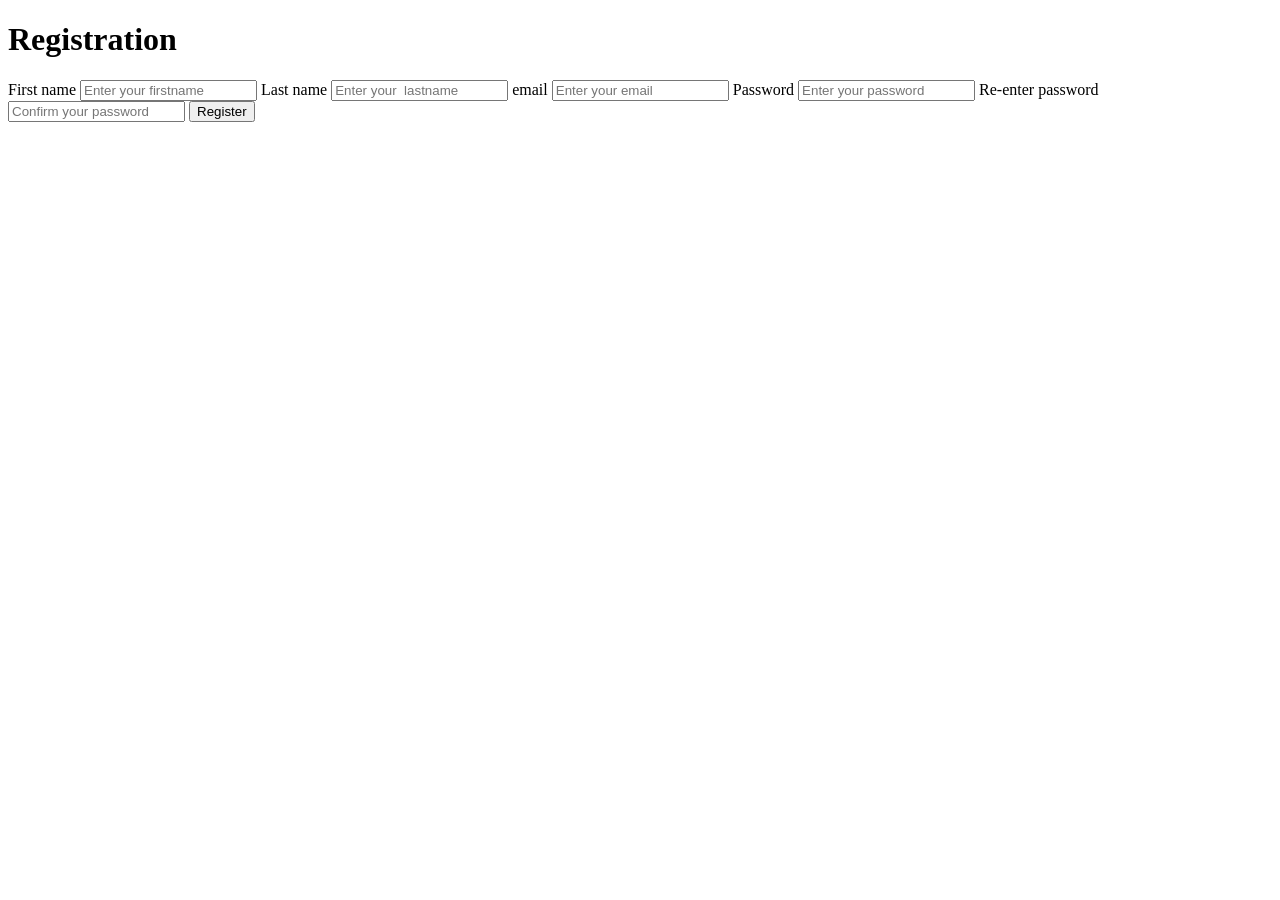
==== index.html @ 82caf587 "added validation logic for registration" ====
<!DOCTYPE html>
<html lang="en">
<head>
    <meta charset="UTF-8">
    <meta name="viewport" content="width=device-width, initial-scale=1.0">
    <title>Registration</title>
    <link rel="stylesheet" href="../CSS/reg.css">
</head>
<body>

    <h1>Registration</h1>
    <div class="regForm"> 
        <form id="regForm" method="GET" action="sign-in.html" onsubmit="return validateForm(event)" >

        <label>First name <input type="text" id="fname" name="firstname" placeholder="Enter your firstname"></label>
        <label>Last name <input type="text" id="lname" name="lastname" placeholder="Enter your  lastname"> </label>
        <label>email <input type="email" id="email" name="email" placeholder="Enter your email" ></label>
        <label>Password <input type="password" id="password" name="password" placeholder="Enter your password"></label>
        <label>Re-enter password <input type="password" id="confirm" name="password" placeholder="Confirm your password"></label>

        <button type="submit">Register</button>


    </form>
    </div>
   
    
    <script src="valForms.js"></script>
</body>
</html>
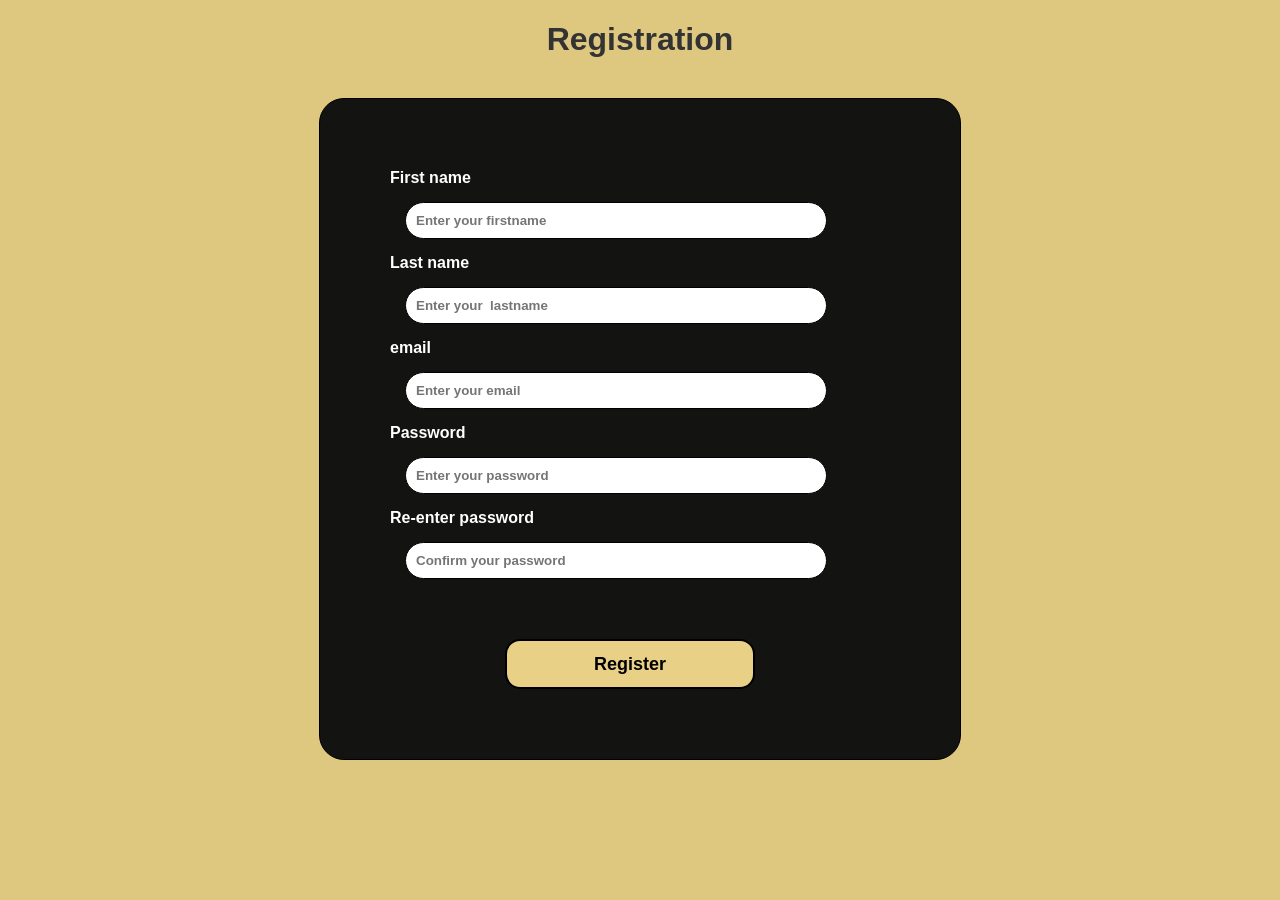
==== commit dd2af17e: "edit html file" ====
--- a/index.html
+++ b/index.html
@@ -4,7 +4,7 @@
     <meta charset="UTF-8">
     <meta name="viewport" content="width=device-width, initial-scale=1.0">
     <title>Registration</title>
-    <link rel="stylesheet" href="../CSS/reg.css">
+    <link rel="stylesheet" href="reg.css">
 </head>
 <body>
 
--- a/reg.css
+++ b/reg.css
@@ -0,0 +1,60 @@
+body{
+    background-color: rgb(222, 200, 128);
+    font-family: Arial, Helvetica, sans-serif;
+}
+h1 {
+  text-align: center;
+  margin-bottom: 20px;
+  color: #333;
+}
+.regForm{
+    background-color: rgb(19, 19, 18);
+    width: 500px;
+    margin: 0 auto ;
+    padding: 70px;
+    margin-top: 40px;
+    font-weight: bold;
+    border: 1px solid black;
+    border-radius: 25px;
+
+}
+
+input{
+    display: block;
+    padding: 10px;
+    margin: 15px;
+    width: 400px;
+    font-weight: bold;
+    border: 1px solid black;
+    border-radius: 25px;
+}
+.regForm label{
+  color: white;
+}
+
+input:focus {
+  outline: none;
+  border: 2px solid rgb(232, 209, 135);
+  box-shadow: 0 0 5px rgb(232, 209, 135);
+}
+
+
+button{
+    width: 50%;
+    height: 50px;
+    margin: 45px 0 0 115px;
+    background:rgb(232, 209, 135);
+    border: 2px solid black;
+    border-radius: 15px;
+    cursor: pointer;
+    font-size: large;
+    font-weight: bold;
+
+}
+
+
+button:hover {
+  background: rgb(243, 241, 235);
+  transform: scale(1.05);
+  transition: all 0.2s ease-in-out;
+}
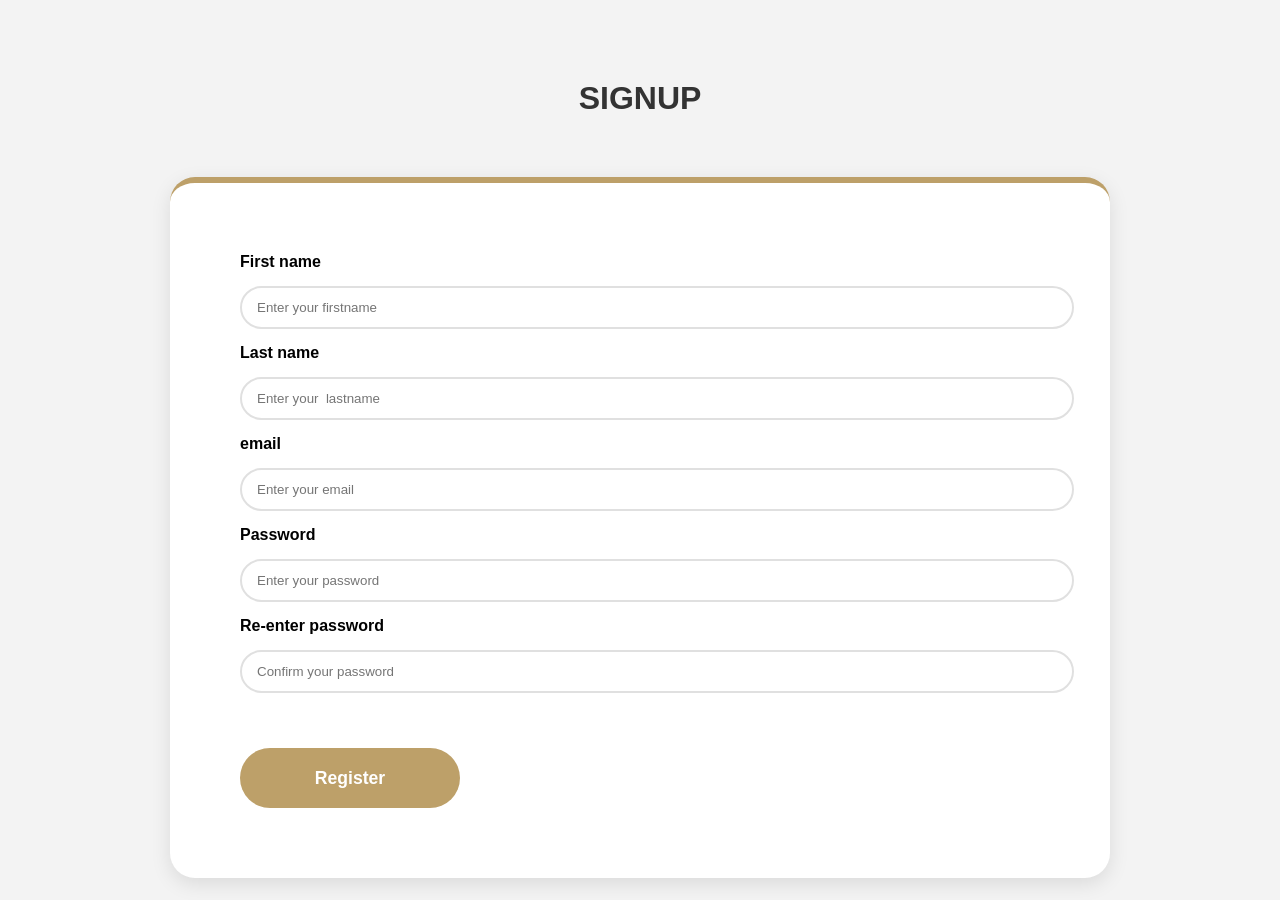
==== commit e8e47c51: "Feat/ enhance UI for registration and sign-in pages, update styles and structure, added home-page wi" ====
--- a/index.html
+++ b/index.html
@@ -7,8 +7,10 @@
     <link rel="stylesheet" href="reg.css">
 </head>
 <body>
-
-    <h1>Registration</h1>
+    <div class="header">
+        <h1>SIGNUP</h1>
+    </div>
+   
     <div class="regForm"> 
         <form id="regForm" method="GET" action="sign-in.html" onsubmit="return validateForm(event)" >
 
@@ -25,6 +27,6 @@
     </div>
    
     
-    <script src="valForms.js"></script>
+    <script src="valForm.js"></script>
 </body>
 </html>
--- a/reg.css
+++ b/reg.css
@@ -1,60 +1,64 @@
-body{
-    background-color: rgb(222, 200, 128);
-    font-family: Arial, Helvetica, sans-serif;
-}
-h1 {
-  text-align: center;
-  margin-bottom: 20px;
-  color: #333;
-}
-.regForm{
-    background-color: rgb(19, 19, 18);
-    width: 500px;
-    margin: 0 auto ;
-    padding: 70px;
-    margin-top: 40px;
-    font-weight: bold;
-    border: 1px solid black;
-    border-radius: 25px;
-
+body {
+  background-color: #f3f3f3; 
+  font-family: Arial, Helvetica, sans-serif;
+  margin: 0;
+  padding: 0;
 }
 
-input{
-    display: block;
-    padding: 10px;
-    margin: 15px;
-    width: 400px;
-    font-weight: bold;
-    border: 1px solid black;
-    border-radius: 25px;
+.header {
+  width: 400px;
+  margin: 60px auto 0;
+  padding: 10px;
+  text-align: center;
 }
-.regForm label{
-  color: white;
+
+.header h1 {
+  margin: 10px 0;
+  color: #333;
+  font-size: 2rem;
+}
+
+.regForm {
+  background-color: #ffffff; 
+  width: 800px;
+  margin: 40px auto 0;
+  padding: 70px;
+  border-radius: 25px;
+  font-weight: bold;
+  box-shadow: 0 6px 20px rgba(0, 0, 0, 0.1);
+  border-top: 6px solid #bda069; 
+}
+
+input {
+  display: block;
+  padding: 12px 15px;
+  margin: 15px 0;
+  width: 100%;
+  font-weight: 500;
+  border: 2px solid #e0e0e0;
+  border-radius: 25px;
 }
 
 input:focus {
   outline: none;
-  border: 2px solid rgb(232, 209, 135);
-  box-shadow: 0 0 5px rgb(232, 209, 135);
+  border: 2px solid #bda069;
+  box-shadow: 0 0 6px rgba(189, 160, 105, 0.5);
 }
 
-
-button{
-    width: 50%;
-    height: 50px;
-    margin: 45px 0 0 115px;
-    background:rgb(232, 209, 135);
-    border: 2px solid black;
-    border-radius: 15px;
-    cursor: pointer;
-    font-size: large;
-    font-weight: bold;
-
+button {
+  width: 220px;
+  height: 60px;
+  margin-top: 40px;
+  background: #bda069;
+  border: none;
+  border-radius: 30px;
+  cursor: pointer;
+  font-size: 1.1rem;
+  font-weight: bold;
+  color: #fff;
 }
 
-
 button:hover {
-  background: rgb(243, 241, 235);
-  transform: scale(1.05);
-  transition: all 0.2s ease-in-out;
-}+  background-color: #a78b5e;
+  transform: translateY(-2px);
+}
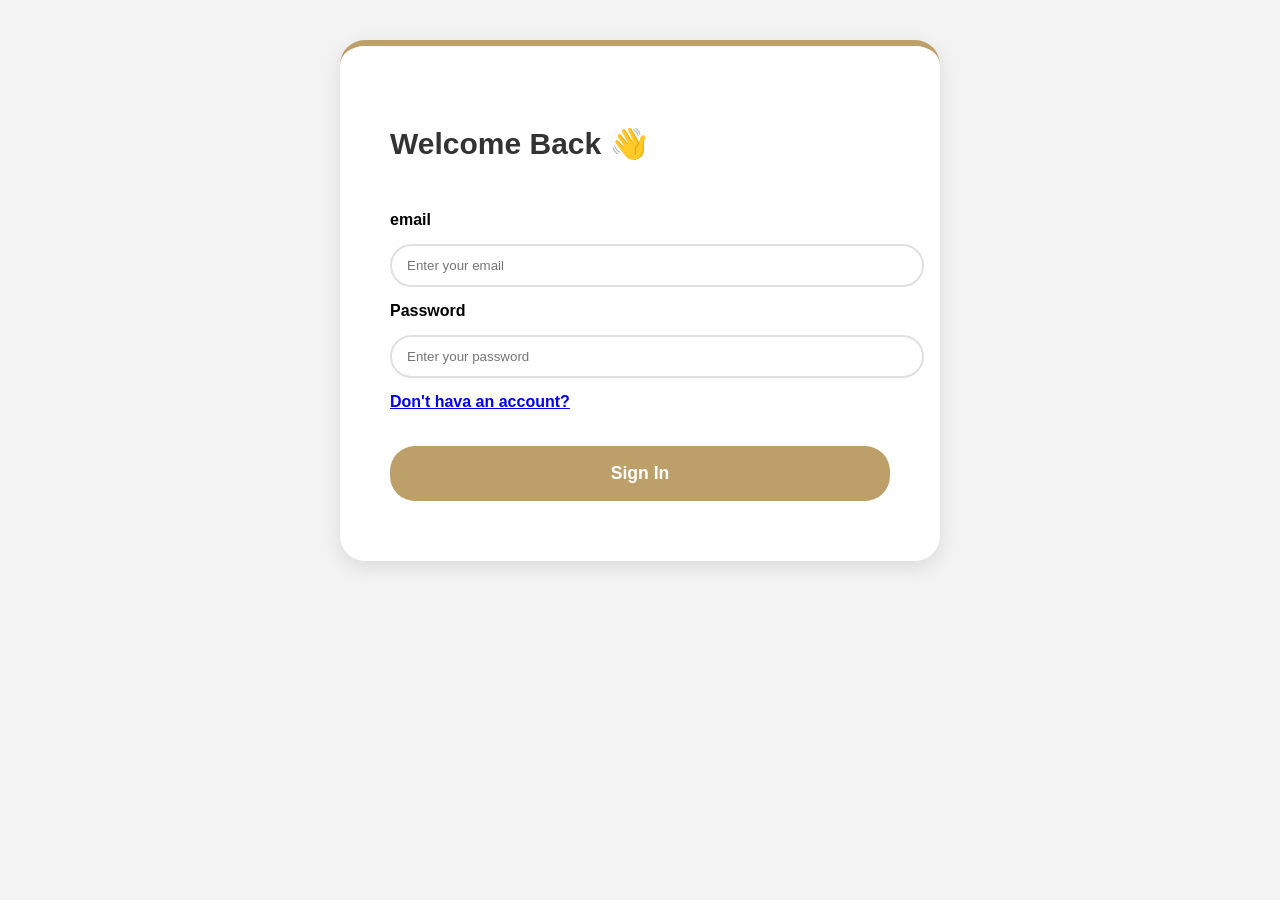
==== commit 957be7bf: "Feat/ update home page and sign-in page titles, enhance registration form layout, and remove depreca" ====
--- a/index.html
+++ b/index.html
@@ -3,30 +3,30 @@
 <head>
     <meta charset="UTF-8">
     <meta name="viewport" content="width=device-width, initial-scale=1.0">
-    <title>Registration</title>
-    <link rel="stylesheet" href="reg.css">
+    <title>Sign In</title>
+    <link rel="stylesheet" href="sign-in.css">
 </head>
 <body>
-    <div class="header">
-        <h1>SIGNUP</h1>
-    </div>
-   
-    <div class="regForm"> 
-        <form id="regForm" method="GET" action="sign-in.html" onsubmit="return validateForm(event)" >
 
-        <label>First name <input type="text" id="fname" name="firstname" placeholder="Enter your firstname"></label>
-        <label>Last name <input type="text" id="lname" name="lastname" placeholder="Enter your  lastname"> </label>
+    <!-- added div  -->
+<div class="container">
+    <div class="signin-Form">
+         <h1>Welcome Back 👋</h1>
+        <form method="GET" onsubmit="return validateLogin(event)">
+       
         <label>email <input type="email" id="email" name="email" placeholder="Enter your email" ></label>
         <label>Password <input type="password" id="password" name="password" placeholder="Enter your password"></label>
-        <label>Re-enter password <input type="password" id="confirm" name="password" placeholder="Confirm your password"></label>
+        
+        <!-- Feat/added link to signup page -->
+        <a href="register.html">Don't hava an account?</a>  
 
-        <button type="submit">Register</button>
+        <button type="submit" onclick="window.location.href='home-page.html'">Sign In</button>
 
 
     </form>
     </div>
-   
-    
-    <script src="valForm.js"></script>
+</div>
+
+    <script src="valSignin.js"></script>
 </body>
 </html>
--- a/sign-in.css
+++ b/sign-in.css
@@ -0,0 +1,60 @@
+body {
+  background-color: #f3f3f3; 
+  font-family: Arial, Helvetica, sans-serif;
+  margin: 0;
+  padding: 0;
+}
+
+.container {
+  background-color: #ffffff; 
+  width: 500px;
+  margin: 40px auto 0;
+  padding: 60px 50px;
+  border-radius: 25px;
+  font-weight: bold;
+  border-top: 6px solid #bda069; 
+  box-shadow: 0 6px 20px rgba(0, 0, 0, 0.1);
+}
+
+.signin-Form h1 {
+  color: #333;
+  font-size: 30px;
+  margin-bottom:50px;
+}
+
+input {
+  display: block;
+  padding: 12px 15px;
+  margin: 15px 0;
+  width: 100%;
+  font-weight: 500;
+  border: 2px solid #e0e0e0;
+  border-radius: 25px;
+  transition: 0.3s ease-in-out;
+}
+
+input:focus {
+  outline: none;
+  border: 2px solid #bda069;
+  box-shadow: 0 0 6px rgba(189, 160, 105, 0.4);
+}
+
+button {
+  width: 100%;
+  height: 55px;
+  margin-top: 35px;
+  background: #bda069; 
+  border: none;
+  border-radius: 25px;
+  cursor: pointer;
+  font-size: 1.1rem;
+  font-weight: bold;
+  color: #fff;
+}
+
+button:hover {
+  background-color: #a78b5e;
+  transform: translateY(-2px);
+}
+
+
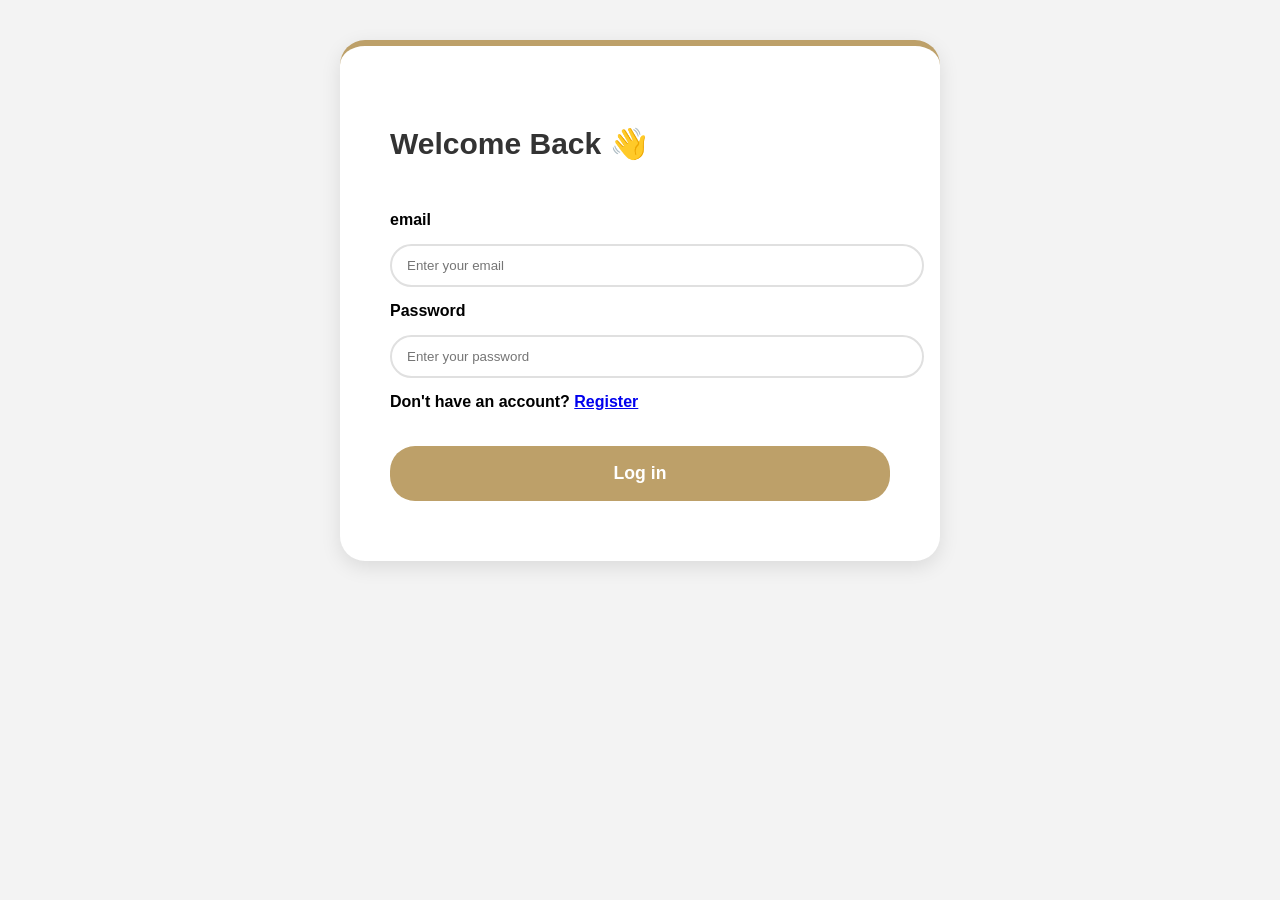
==== commit 63ce19b9: "Feat/ update sign-in and registration pages for improved clarity and user experience" ====
--- a/index.html
+++ b/index.html
@@ -18,9 +18,9 @@
         <label>Password <input type="password" id="password" name="password" placeholder="Enter your password"></label>
         
         <!-- Feat/added link to signup page -->
-        <a href="register.html">Don't hava an account?</a>  
+       <span>Don't have an account?</span> <a href="register.html">Register</a>  
 
-        <button type="submit" onclick="window.location.href='home-page.html'">Sign In</button>
+        <button type="submit" onclick="window.location.href='home-page.html'">Log in</button>
 
 
     </form>
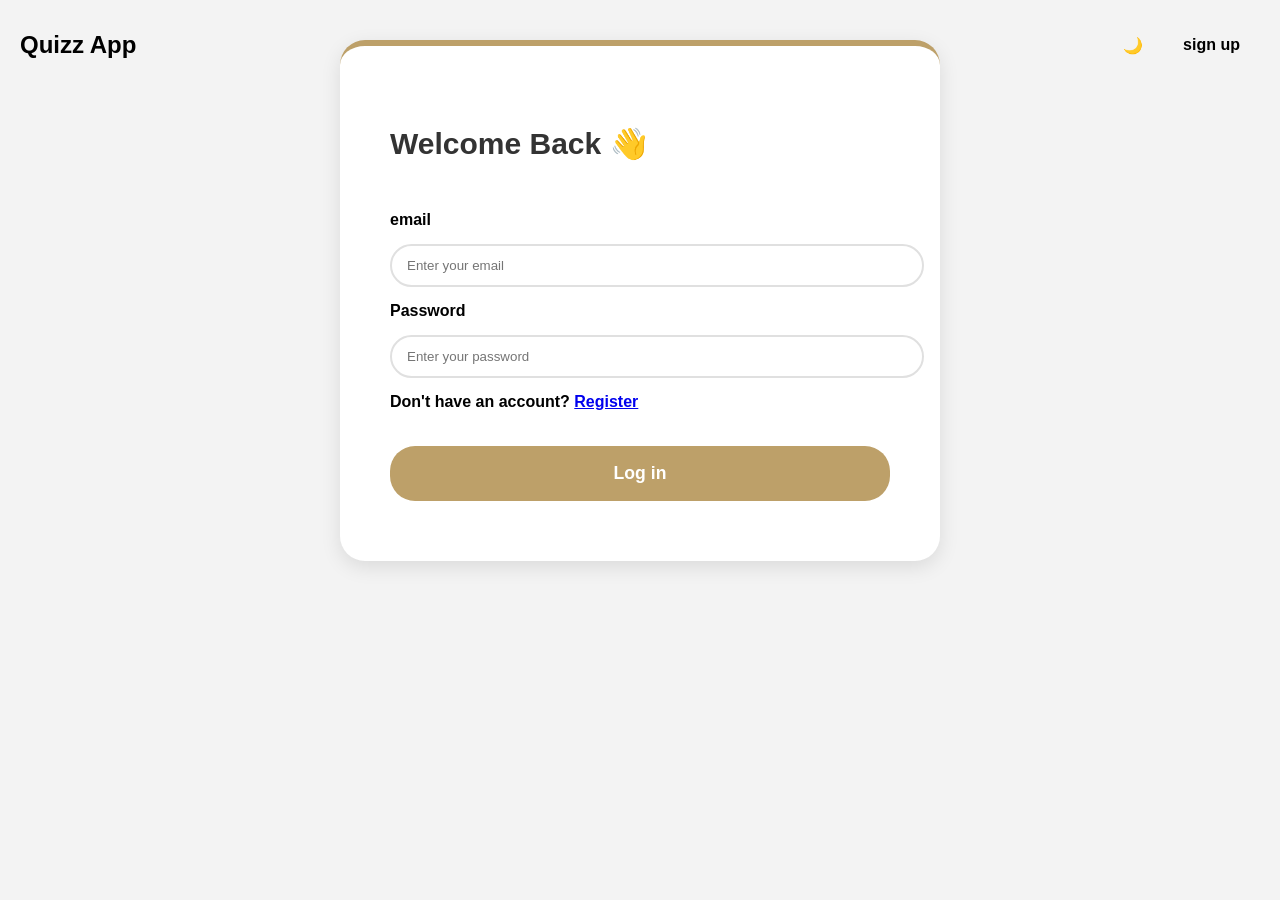
==== commit 4a0ea011: "Feat/ add navbar functionality and styles across multiple pages" ====
--- a/index.html
+++ b/index.html
@@ -20,7 +20,7 @@
         <!-- Feat/added link to signup page -->
        <span>Don't have an account?</span> <a href="register.html">Register</a>  
 
-        <button type="submit" onclick="window.location.href='home-page.html'">Log in</button>
+        <button type="submit">Log in</button>
 
 
     </form>
@@ -28,5 +28,6 @@
 </div>
 
     <script src="valSignin.js"></script>
+        <script src="navbar.js"></script>
 </body>
 </html>
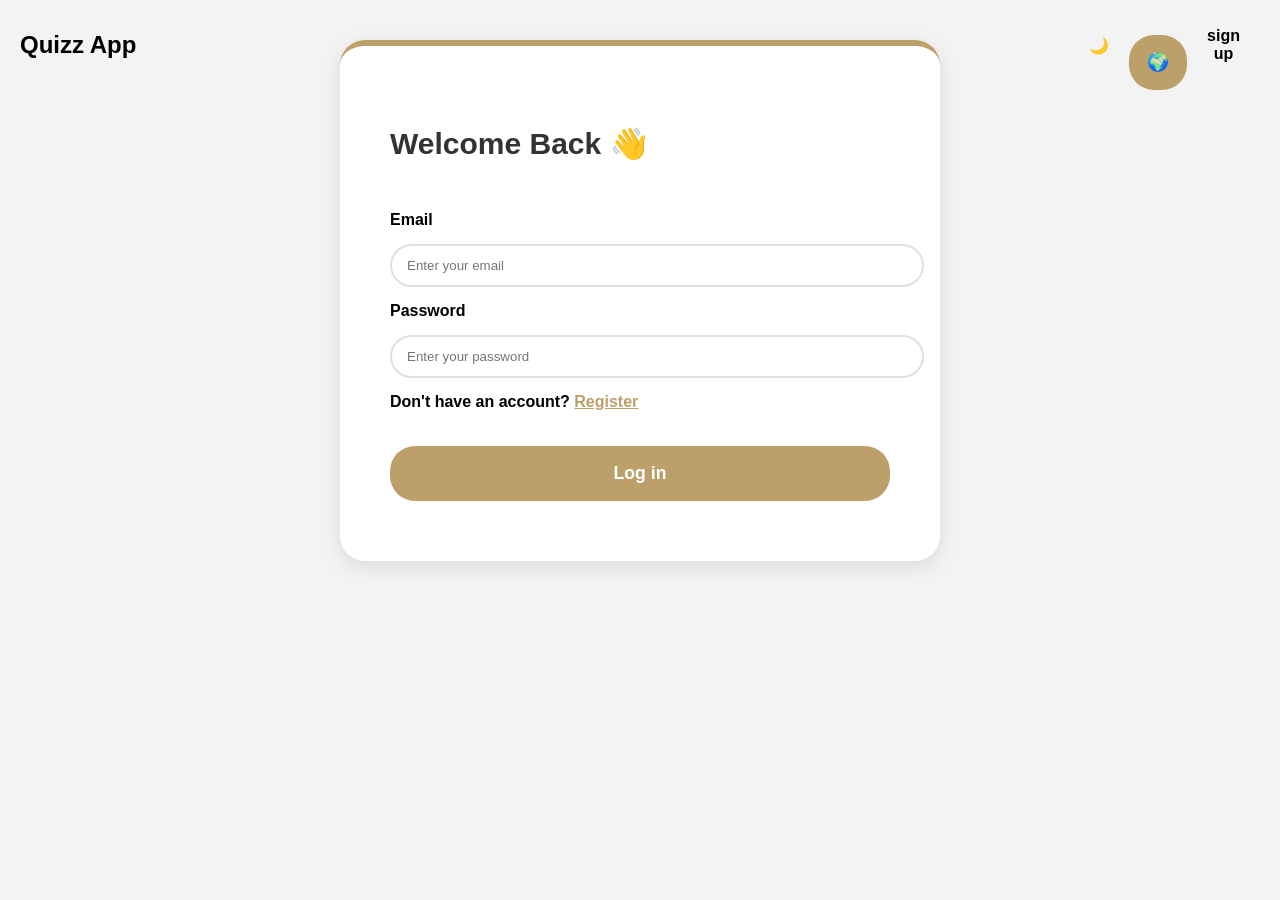
==== commit b177fb23: "Feat/ add translation functionality for login and registration pages" ====
--- a/index.html
+++ b/index.html
@@ -11,16 +11,16 @@
     <!-- added div  -->
 <div class="container">
     <div class="signin-Form">
-         <h1>Welcome Back 👋</h1>
+         <h1 id="title">Welcome Back 👋</h1>
         <form method="GET" onsubmit="return validateLogin(event)">
        
-        <label>email <input type="email" id="email" name="email" placeholder="Enter your email" ></label>
-        <label>Password <input type="password" id="password" name="password" placeholder="Enter your password"></label>
+        <label><span id="emaill">email</span> <input type="email" id="email" name="email" placeholder="Enter your email" ></label>
+        <label><span id="passwordd">Password</span> <input type="password" id="password" name="password" placeholder="Enter your password"></label>
         
         <!-- Feat/added link to signup page -->
-       <span>Don't have an account?</span> <a href="register.html">Register</a>  
+       <span id="no-account">Don't have an account?</span> <a id="link-register" href="register.html">Register</a>  
 
-        <button type="submit">Log in</button>
+        <button type="submit" id="log-in">Log in</button>
 
 
     </form>
@@ -28,6 +28,7 @@
 </div>
 
     <script src="valSignin.js"></script>
+    <script src="login-translation.js"></script>
         <script src="navbar.js"></script>
 </body>
 </html>
--- a/sign-in.css
+++ b/sign-in.css
@@ -56,5 +56,26 @@
   background-color: #a78b5e;
   transform: translateY(-2px);
 }
+a:link, a:visited {
+  color: #bda069;
 
+}
 
+/* dark mode */
+.dark .container {
+  background-color: #1e1e1e; 
+  border-top: 6px solid #bda069; 
+  box-shadow: 0 6px 20px rgba(130, 130, 130, 0.1);
+}
+
+.dark .container h1 {
+  color: #e0e0e0;
+}
+.dark input {
+  background-color: #2c2c2c;
+  color: #e0e0e0;
+  border: 2px solid #444;
+}
+/* input::placeholder {
+  color: #d61e1e;
+} */
